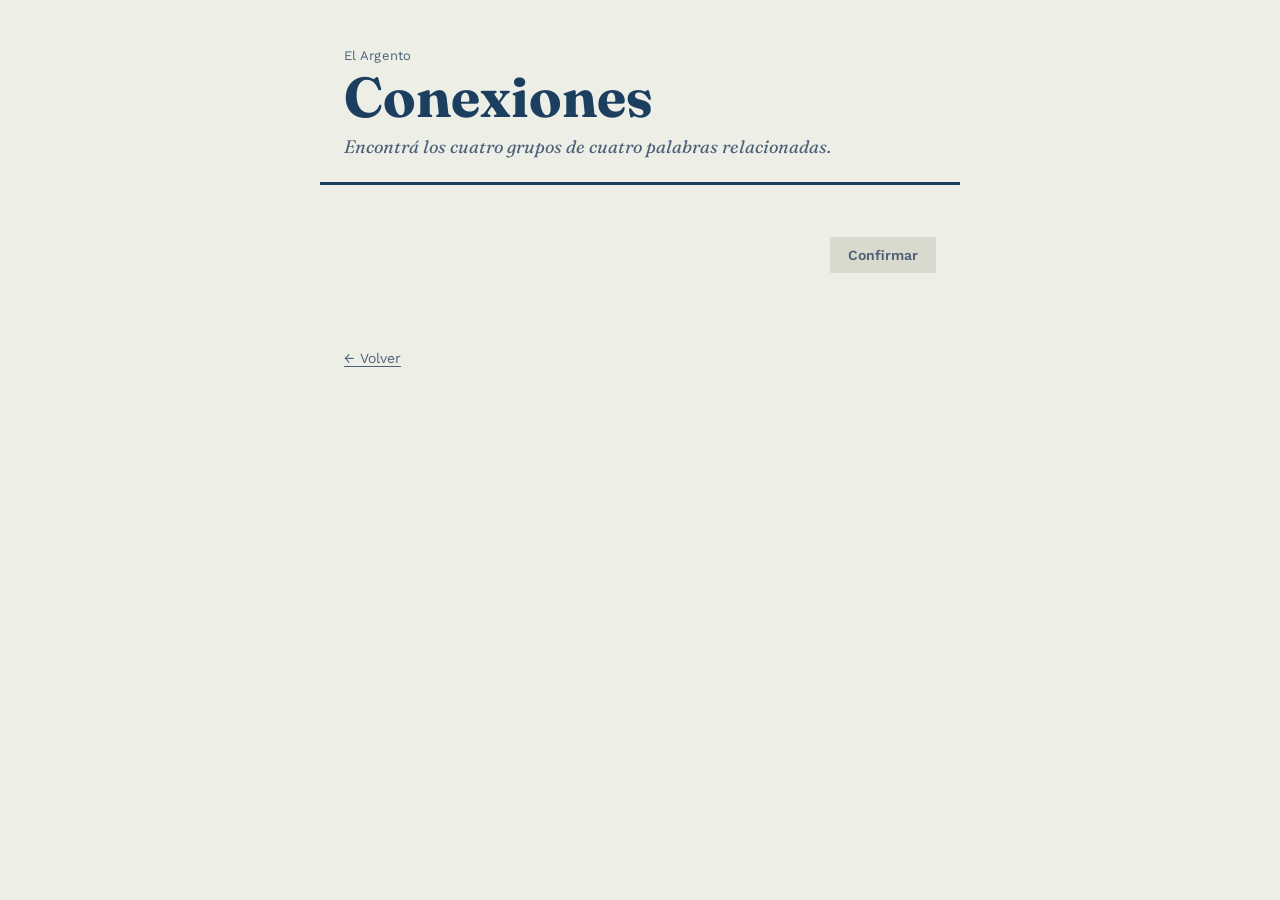
==== conexiones.html @ 040456e7 "Primer commit: Conexiones jugable, Tachero como próximamente" ====
<!DOCTYPE html>
<html lang="es">
<head>
<meta charset="UTF-8">
<meta name="viewport" content="width=device-width, initial-scale=1.0">
<title>Conexiones — El Argento</title>
<link rel="stylesheet" href="style.css">
</head>
<body>

<header class="masthead">
  <p class="dateline">El Argento</p>
  <h1>Conexiones</h1>
  <p class="tagline">Encontrá los cuatro grupos de cuatro palabras relacionadas.</p>
</header>

<main>
  <div id="solved" class="solved"></div>
  <div id="grid" class="grid"></div>

  <div class="controls">
    <div class="tries" id="tries"></div>
    <button class="submit" id="submitBtn" disabled>Confirmar</button>
  </div>

  <p class="message" id="message"></p>

  <a class="back-link" href="index.html">← Volver</a>
</main>

<script src="data/puzzles.js"></script>
<script src="conexiones.js"></script>

</body>
</html>
---- style.css ----
@import url('https://fonts.googleapis.com/css2?family=Fraunces:opsz,wght@9..144,400;9..144,600;9..144,700&family=Work+Sans:wght@400;500;600&display=swap');

:root{
  --paper: #EDEEE6;
  --paper-line: #D9DACD;
  --ink: #1C3F60;
  --ink-soft: #4C6178;
  --gold: #E7A62B;
  --correct: #4C8C6B;
  --wrong: #C4453B;
  --serif: 'Fraunces', serif;
  --sans: 'Work Sans', sans-serif;
}

*{ box-sizing: border-box; }

body{
  margin: 0;
  background: var(--paper);
  color: var(--ink);
  font-family: var(--sans);
  min-height: 100vh;
}

.masthead{
  max-width: 640px;
  margin: 0 auto;
  padding: 48px 24px 24px;
  text-align: left;
  border-bottom: 3px solid var(--ink);
}

.masthead .dateline{
  font-family: var(--sans);
  font-size: 13px;
  letter-spacing: 0.02em;
  color: var(--ink-soft);
  margin: 0 0 6px;
}

.masthead h1{
  font-family: var(--serif);
  font-weight: 700;
  font-size: 56px;
  line-height: 1;
  margin: 0;
}

.masthead p.tagline{
  font-family: var(--serif);
  font-style: italic;
  font-size: 18px;
  color: var(--ink-soft);
  margin: 10px 0 0;
}

main{
  max-width: 640px;
  margin: 0 auto;
  padding: 0 24px 64px;
}

.game-list{
  list-style: none;
  margin: 0;
  padding: 0;
}

.game-row{
  display: flex;
  align-items: baseline;
  justify-content: space-between;
  gap: 16px;
  padding: 26px 0;
  border-bottom: 1px solid var(--paper-line);
  text-decoration: none;
  color: var(--ink);
}

.game-row .game-name{
  font-family: var(--serif);
  font-size: 26px;
  font-weight: 600;
}

.game-row .game-desc{
  font-family: var(--sans);
  font-size: 14px;
  color: var(--ink-soft);
  margin-top: 4px;
}

.game-row .game-status{
  font-family: var(--sans);
  font-size: 13px;
  white-space: nowrap;
}

.game-row.active .game-status{ color: var(--correct); }
.game-row.disabled{
  color: var(--ink-soft);
  cursor: default;
  pointer-events: none;
}
.game-row.disabled .game-status{ color: var(--gold); }

.back-link{
  display: inline-block;
  margin: 32px 0 0;
  font-family: var(--sans);
  font-size: 14px;
  color: var(--ink-soft);
  text-decoration: none;
  border-bottom: 1px solid var(--ink-soft);
}

/* Conexiones */
.grid{
  display: grid;
  grid-template-columns: repeat(4, 1fr);
  gap: 8px;
  margin-top: 32px;
}

.tile{
  aspect-ratio: 1.4;
  border: 2px solid var(--ink);
  background: var(--paper);
  color: var(--ink);
  font-family: var(--sans);
  font-weight: 600;
  font-size: 13px;
  text-align: center;
  display: flex;
  align-items: center;
  justify-content: center;
  padding: 6px;
  cursor: pointer;
  user-select: none;
  transition: background 0.15s, color 0.15s, transform 0.1s;
}

.tile.selected{
  background: var(--ink);
  color: var(--paper);
}

.tile.solved{
  cursor: default;
  border-color: transparent;
}

.tile.shake{
  animation: shake 0.4s;
}

@keyframes shake{
  0%,100%{ transform: translateX(0); }
  20%{ transform: translateX(-6px); }
  40%{ transform: translateX(6px); }
  60%{ transform: translateX(-4px); }
  80%{ transform: translateX(4px); }
}

.solved-row{
  display: flex;
  flex-direction: column;
  align-items: center;
  justify-content: center;
  padding: 10px;
  margin-bottom: 8px;
  font-family: var(--sans);
  animation: reveal 0.3s ease;
}

@keyframes reveal{
  from{ opacity: 0; transform: scale(0.96); }
  to{ opacity: 1; transform: scale(1); }
}

.solved-row .cat-name{
  font-weight: 600;
  font-size: 13px;
  text-transform: uppercase;
  letter-spacing: 0.03em;
}

.solved-row .cat-words{
  font-size: 13px;
  margin-top: 2px;
}

.controls{
  display: flex;
  align-items: center;
  justify-content: space-between;
  margin-top: 20px;
  font-family: var(--sans);
  font-size: 14px;
}

.tries{
  display: flex;
  gap: 6px;
}

.try-dot{
  width: 10px;
  height: 10px;
  border-radius: 50%;
  background: var(--ink);
}

.try-dot.used{ background: var(--paper-line); }

button.submit{
  font-family: var(--sans);
  font-weight: 600;
  font-size: 14px;
  background: var(--ink);
  color: var(--paper);
  border: none;
  padding: 10px 18px;
  cursor: pointer;
}

button.submit:disabled{
  background: var(--paper-line);
  color: var(--ink-soft);
  cursor: default;
}

.message{
  min-height: 20px;
  font-family: var(--sans);
  font-size: 13px;
  color: var(--ink-soft);
  margin-top: 12px;
}

.coming-soon{
  margin-top: 40px;
  padding: 40px 0;
  text-align: center;
  border-top: 1px solid var(--paper-line);
  border-bottom: 1px solid var(--paper-line);
}

.coming-soon .badge{
  font-family: var(--sans);
  font-size: 13px;
  color: var(--gold);
  letter-spacing: 0.02em;
}

.coming-soon h2{
  font-family: var(--serif);
  font-size: 32px;
  margin: 8px 0;
}

.coming-soon p{
  font-family: var(--sans);
  color: var(--ink-soft);
  max-width: 420px;
  margin: 0 auto;
}
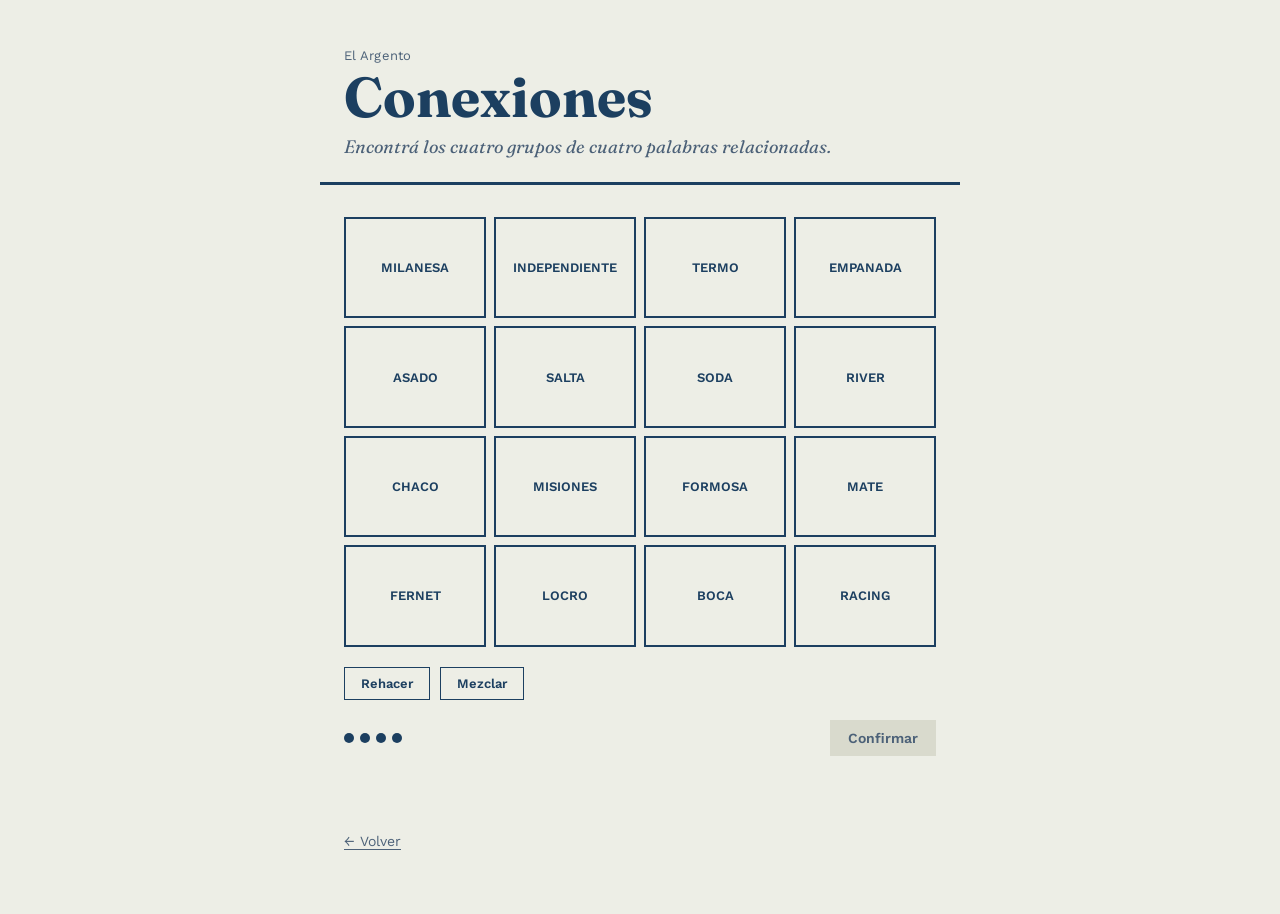
==== commit e91a400a: "Breve actualización de todo" ====
--- a/conexiones.html
+++ b/conexiones.html
@@ -17,7 +17,10 @@
 <main>
   <div id="solved" class="solved"></div>
   <div id="grid" class="grid"></div>
-
+  <div class="secondary-controls">
+    <button class="secondary" id="resetBtn">Rehacer</button>
+    <button class="secondary" id="shuffleBtn">Mezclar</button>
+  </div>
   <div class="controls">
     <div class="tries" id="tries"></div>
     <button class="submit" id="submitBtn" disabled>Confirmar</button>
--- a/style.css
+++ b/style.css
@@ -154,6 +154,22 @@
   animation: shake 0.4s;
 }
 
+.tile.wrong{
+  background: #B9BBB2;
+  border-color: #B9BBB2;
+  color: var(--paper);
+}
+
+.tile.correct-flash{
+  animation: correctPulse 0.5s;
+}
+
+@keyframes correctPulse{
+  0%{ transform: scale(1); }
+  35%{ transform: scale(1.06); }
+  100%{ transform: scale(1); opacity: 0.15; }
+}
+
 @keyframes shake{
   0%,100%{ transform: translateX(0); }
   20%{ transform: translateX(-6px); }
@@ -199,6 +215,28 @@
   font-size: 14px;
 }
 
+.secondary-controls{
+  display: flex;
+  gap: 10px;
+  margin-top: 20px;
+}
+
+button.secondary{
+  font-family: var(--sans);
+  font-weight: 600;
+  font-size: 13px;
+  background: transparent;
+  color: var(--ink);
+  border: 1px solid var(--ink);
+  padding: 8px 16px;
+  cursor: pointer;
+}
+
+button.secondary:hover{
+  background: var(--ink);
+  color: var(--paper);
+}
+
 .tries{
   display: flex;
   gap: 6px;
@@ -264,4 +302,4 @@
   color: var(--ink-soft);
   max-width: 420px;
   margin: 0 auto;
-}
+}
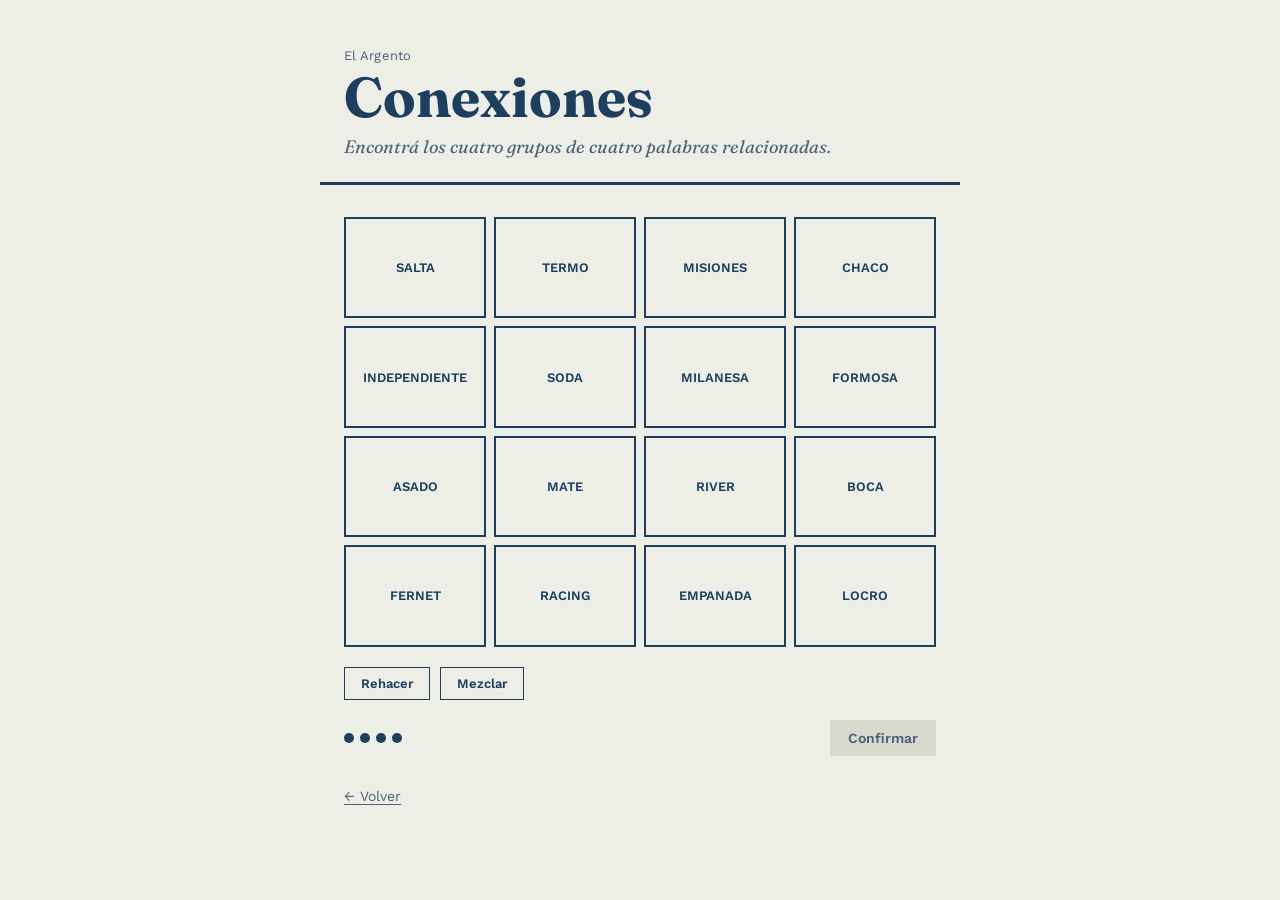
==== commit 52e64e3b: "Actualización de mensajes pop up" ====
--- a/conexiones.html
+++ b/conexiones.html
@@ -26,7 +26,7 @@
     <button class="submit" id="submitBtn" disabled>Confirmar</button>
   </div>
 
-  <p class="message" id="message"></p>
+  <p class="toast" id="message"></p>
 
   <a class="back-link" href="index.html">← Volver</a>
 </main>
--- a/style.css
+++ b/style.css
@@ -268,14 +268,27 @@
   cursor: default;
 }
 
-.message{
-  min-height: 20px;
-  font-family: var(--sans);
-  font-size: 13px;
-  color: var(--ink-soft);
-  margin-top: 12px;
-}
-
+.toast{
+  position: fixed;
+  top: 24px;
+  left: 50%;
+  transform: translateX(-50%) translateY(-10px);
+  background: var(--ink);
+  color: var(--paper);
+  font-family: var(--sans);
+  font-weight: 600;
+  font-size: 14px;
+  padding: 10px 22px;
+  opacity: 0;
+  pointer-events: none;
+  transition: opacity 0.2s, transform 0.2s;
+  z-index: 10;
+}
+
+.toast.show{
+  opacity: 1;
+  transform: translateX(-50%) translateY(0);
+}
 .coming-soon{
   margin-top: 40px;
   padding: 40px 0;
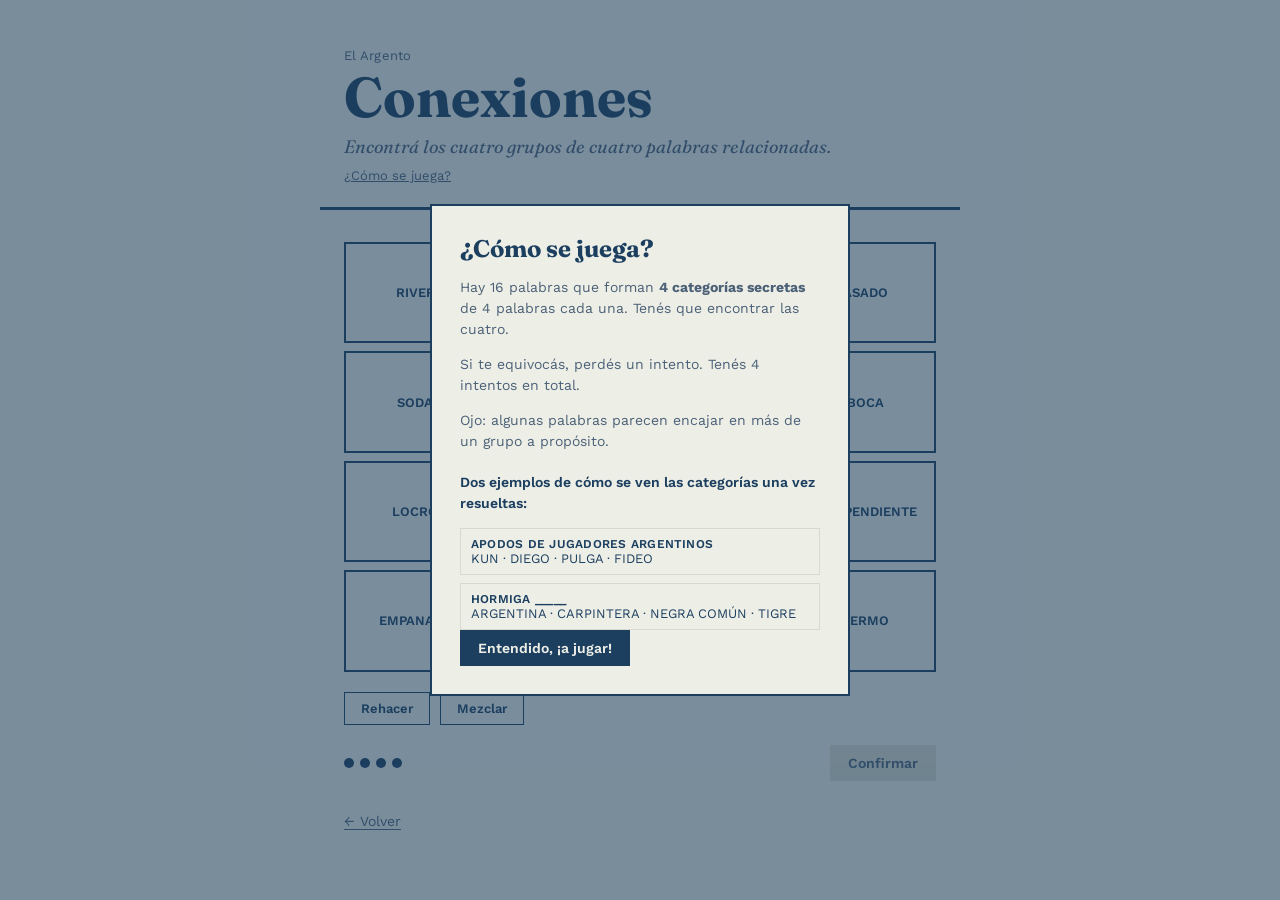
==== commit cbfba356: "Actualizaciones" ====
--- a/conexiones.html
+++ b/conexiones.html
@@ -8,12 +8,33 @@
 </head>
 <body>
 
+<body>
+
+<div class="modal-overlay" id="howToPlay">
+  <div class="modal-panel">
+    <h2>¿Cómo se juega?</h2>
+    <p>Hay 16 palabras que forman <strong>4 categorías secretas</strong> de 4 palabras cada una. Tenés que encontrar las cuatro.</p>
+    <p>Si te equivocás, perdés un intento. Tenés 4 intentos en total.</p>
+    <p>Ojo: algunas palabras parecen encajar en más de un grupo a propósito.</p>
+    <p class="example-label">Dos ejemplos de cómo se ven las categorías una vez resueltas:</p>
+    <div class="example-row">
+      <div class="example-cat">Apodos de jugadores argentinos</div>
+      <div class="example-words">KUN · DIEGO · PULGA · FIDEO</div>
+    </div>
+    <div class="example-row">
+      <div class="example-cat">HORMIGA _____</div>
+      <div class="example-words">ARGENTINA · CARPINTERA · NEGRA COMÚN · TIGRE</div>
+    </div>
+    <button class="submit" id="closeHowToPlay">Entendido, ¡a jugar!</button>
+  </div>
+</div>
+
 <header class="masthead">
   <p class="dateline">El Argento</p>
   <h1>Conexiones</h1>
   <p class="tagline">Encontrá los cuatro grupos de cuatro palabras relacionadas.</p>
+  <button class="link-btn" id="openHowToPlay">¿Cómo se juega?</button>
 </header>
-
 <main>
   <div id="solved" class="solved"></div>
   <div id="grid" class="grid"></div>
--- a/style.css
+++ b/style.css
@@ -114,6 +114,78 @@
   border-bottom: 1px solid var(--ink-soft);
 }
 
+
+.link-btn{
+  display: block;
+  background: none;
+  border: none;
+  font-family: var(--sans);
+  font-size: 13px;
+  color: var(--ink-soft);
+  text-decoration: underline;
+  cursor: pointer;
+  padding: 0;
+  margin-top: 10px;
+}
+
+.modal-overlay{
+  position: fixed;
+  inset: 0;
+  background: rgba(28,63,96,0.55);
+  display: flex;
+  align-items: center;
+  justify-content: center;
+  padding: 24px;
+  opacity: 0;
+  pointer-events: none;
+  transition: opacity 0.2s;
+  z-index: 20;
+}
+
+.modal-overlay.show{
+  opacity: 1;
+  pointer-events: auto;
+}
+
+.modal-panel{
+  background: var(--paper);
+  border: 2px solid var(--ink);
+  max-width: 420px;
+  padding: 28px;
+  font-family: var(--sans);
+}
+
+.modal-panel h2{
+  font-family: var(--serif);
+  margin: 0 0 12px;
+}
+
+.modal-panel p{
+  font-size: 14px;
+  color: var(--ink-soft);
+  line-height: 1.5;
+}
+
+.example-label{
+  font-weight: 600;
+  color: var(--ink) !important;
+  margin-top: 20px !important;
+}
+
+.example-row{
+  border: 1px solid var(--paper-line);
+  padding: 8px 10px;
+  margin-top: 8px;
+  font-size: 13px;
+}
+
+.example-row .example-cat{
+  font-weight: 600;
+  text-transform: uppercase;
+  font-size: 12px;
+  letter-spacing: 0.02em;
+}
+
 /* Conexiones */
 .grid{
   display: grid;
@@ -270,7 +342,7 @@
 
 .toast{
   position: fixed;
-  top: 24px;
+  top: 320px;
   left: 50%;
   transform: translateX(-50%) translateY(-10px);
   background: var(--ink);
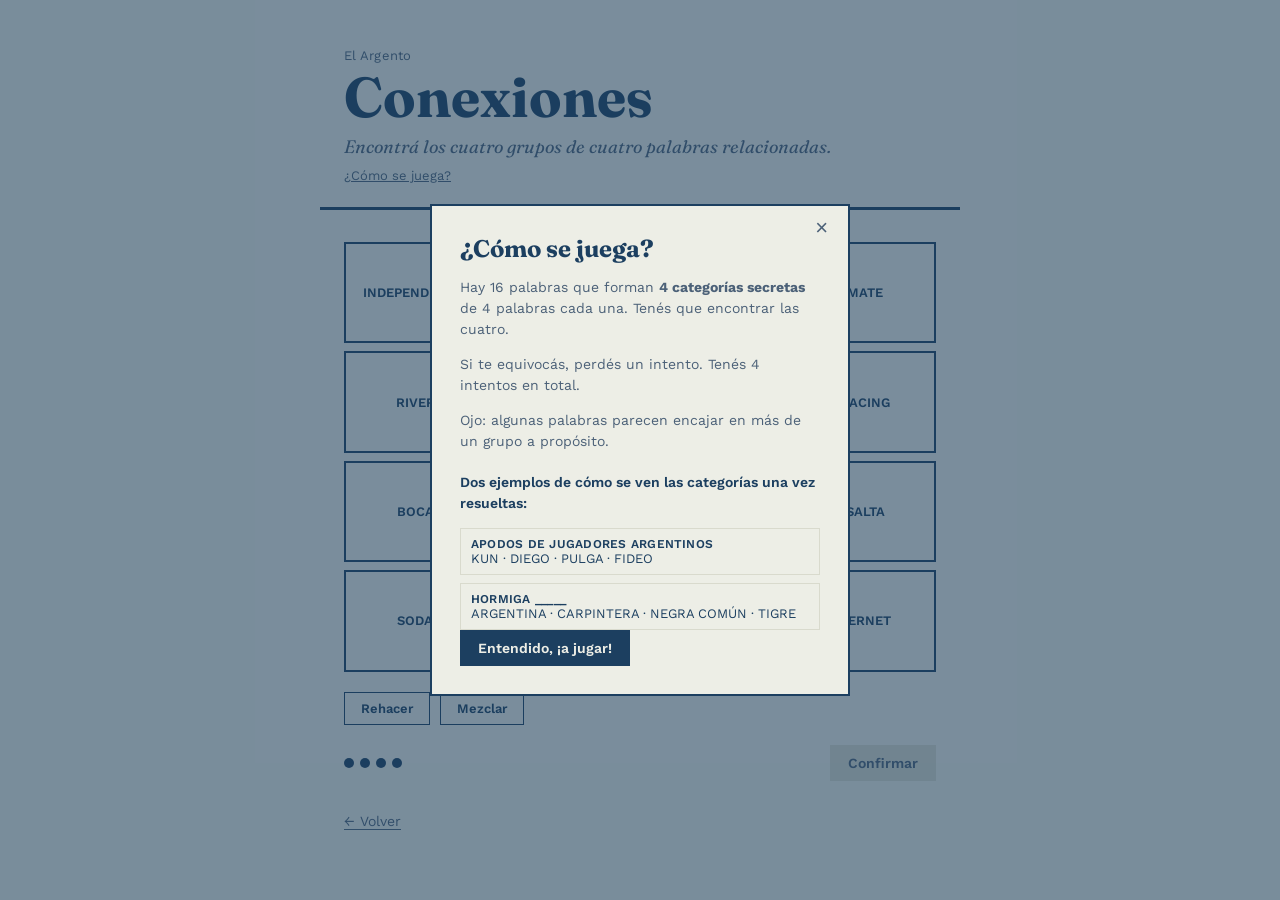
==== commit 43bbce1d: "Actualizaciones" ====
--- a/conexiones.html
+++ b/conexiones.html
@@ -12,6 +12,7 @@
 
 <div class="modal-overlay" id="howToPlay">
   <div class="modal-panel">
+   <button class="modal-close" id="closeHowToPlayX">×</button>
     <h2>¿Cómo se juega?</h2>
     <p>Hay 16 palabras que forman <strong>4 categorías secretas</strong> de 4 palabras cada una. Tenés que encontrar las cuatro.</p>
     <p>Si te equivocás, perdés un intento. Tenés 4 intentos en total.</p>
@@ -22,7 +23,7 @@
       <div class="example-words">KUN · DIEGO · PULGA · FIDEO</div>
     </div>
     <div class="example-row">
-      <div class="example-cat">HORMIGA _____</div>
+      <div class="example-cat">Hormiga _____</div>
       <div class="example-words">ARGENTINA · CARPINTERA · NEGRA COMÚN · TIGRE</div>
     </div>
     <button class="submit" id="closeHowToPlay">Entendido, ¡a jugar!</button>
--- a/style.css
+++ b/style.css
@@ -147,12 +147,26 @@
   pointer-events: auto;
 }
 
+
 .modal-panel{
+  position: relative;
   background: var(--paper);
   border: 2px solid var(--ink);
   max-width: 420px;
   padding: 28px;
   font-family: var(--sans);
+}
+
+.modal-close{
+  position: absolute;
+  top: 10px;
+  right: 14px;
+  background: none;
+  border: none;
+  font-size: 22px;
+  line-height: 1;
+  color: var(--ink-soft);
+  cursor: pointer;
 }
 
 .modal-panel h2{
